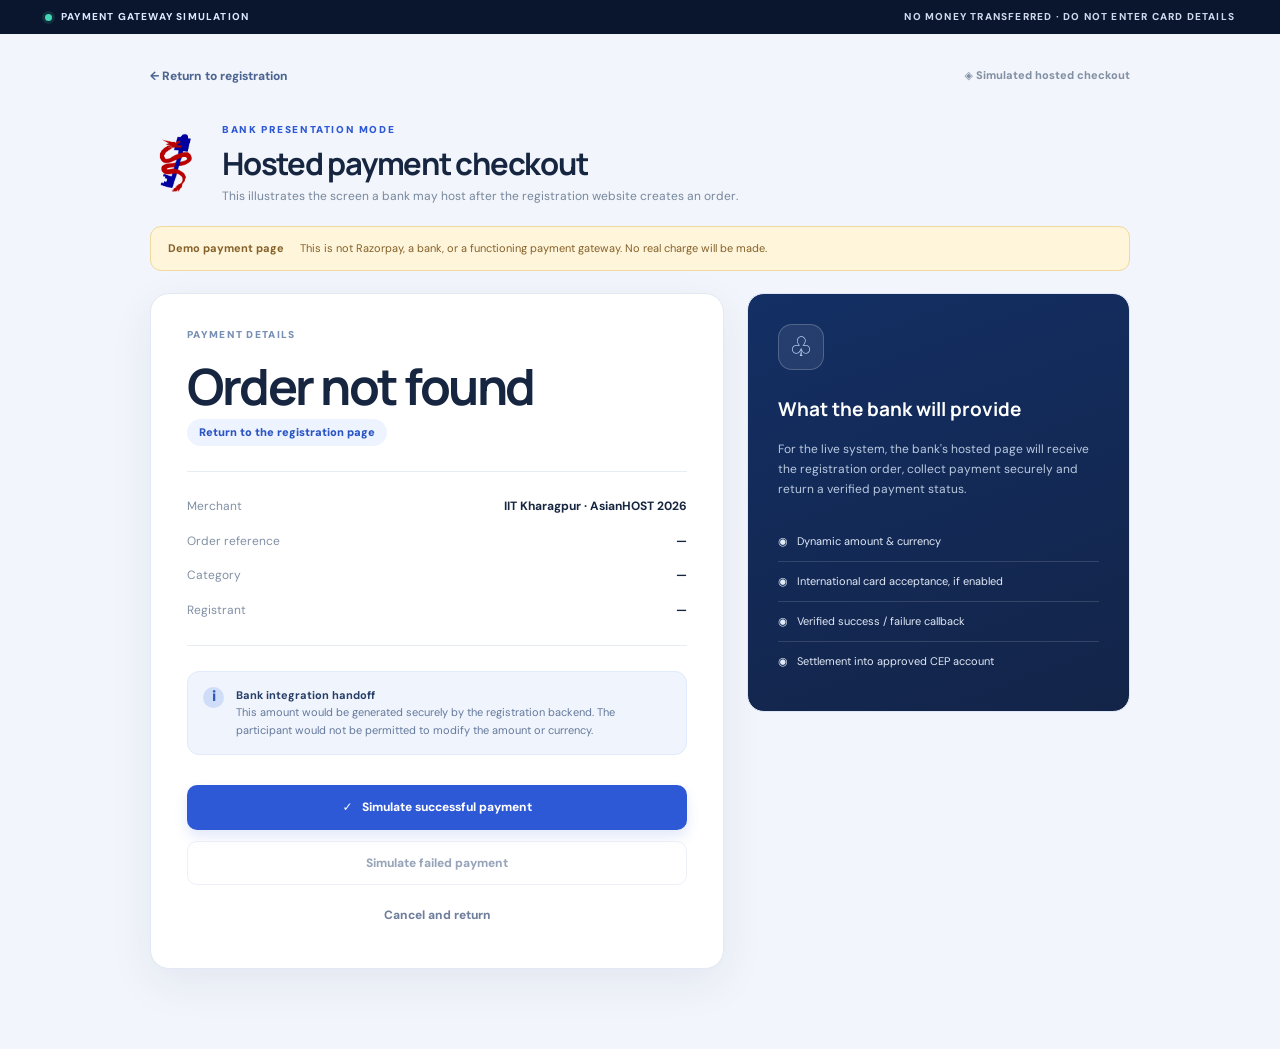
==== checkout.html @ 72132739 "Add files via upload" ====
<!doctype html><html lang="en"><head><meta charset="utf-8"><meta name="viewport" content="width=device-width, initial-scale=1"><meta name="theme-color" content="#0d1f41"><title>Demo Hosted Checkout | AsianHOST 2026</title><link rel="icon" type="image/png" href="assets/asianhost-logo.png"><link rel="stylesheet" href="styles.css"><script defer src="checkout.js"></script></head><body class="checkout-body"><div class="top-ribbon"><span class="top-ribbon__left"><span class="pulse"></span> PAYMENT GATEWAY SIMULATION</span><span>NO MONEY TRANSFERRED · DO NOT ENTER CARD DETAILS</span></div><div class="checkout-header"><a href="index.html" class="back-link">← Return to registration</a><span class="checkout-secure">◈ Simulated hosted checkout</span></div><main class="checkout-wrap"><div class="checkout-intro"><img src="assets/asianhost-logo.png" alt="AsianHOST logo"><div><div class="section-tag">BANK PRESENTATION MODE</div><h1>Hosted payment checkout</h1><p>This illustrates the screen a bank may host after the registration website creates an order.</p></div></div><div class="demo-banner"><strong>Demo payment page</strong><span>This is not Razorpay, a bank, or a functioning payment gateway. No real charge will be made.</span></div><div class="checkout-grid"><div class="checkout-panel"><div class="panel-label">PAYMENT DETAILS</div><h2 id="checkout-amount">—</h2><div class="currency-tag" id="checkout-currency">—</div><div class="checkout-divider"></div><div class="checkout-row"><span>Merchant</span><strong>IIT Kharagpur · AsianHOST 2026</strong></div><div class="checkout-row"><span>Order reference</span><strong id="checkout-order">—</strong></div><div class="checkout-row"><span>Category</span><strong id="checkout-category">—</strong></div><div class="checkout-row"><span>Registrant</span><strong id="checkout-registrant">—</strong></div><div class="checkout-divider"></div><div class="bank-note"><span class="bank-note-icon">i</span><p><strong>Bank integration handoff</strong><br>This amount would be generated securely by the registration backend. The participant would not be permitted to modify the amount or currency.</p></div><div class="checkout-actions"><button id="simulate-success" class="btn btn-primary btn-full">✓ &nbsp; Simulate successful payment</button><button id="simulate-failure" class="btn btn-outline btn-full">Simulate failed payment</button><button id="simulate-cancel" class="quiet-btn">Cancel and return</button></div></div><aside class="checkout-context"><div class="context-icon">♧</div><h3>What the bank will provide</h3><p>For the live system, the bank's hosted page will receive the registration order, collect payment securely and return a verified payment status.</p><div class="context-item">◉ &nbsp; Dynamic amount & currency</div><div class="context-item">◉ &nbsp; International card acceptance, if enabled</div><div class="context-item">◉ &nbsp; Verified success / failure callback</div><div class="context-item">◉ &nbsp; Settlement into approved CEP account</div></aside></div></main><div id="toast" class="toast" role="status" aria-live="polite"></div></body></html>
---- styles.css ----
@import url('https://fonts.googleapis.com/css2?family=DM+Sans:wght@400;500;600;700;800&family=Manrope:wght@400;500;600;700;800&display=swap');
:root{--navy:#10254c;--ink:#172640;--muted:#69788d;--line:#e3e9f2;--page:#f5f7fb;--blue:#2d58d6;--blue-d:#1c44b8;--gold:#d6ad59;--mint:#13ae9c;--shadow:0 14px 45px rgba(23,46,92,.07);--radius:18px}
*{box-sizing:border-box}html{scroll-behavior:smooth}body{margin:0;color:var(--ink);background:var(--page);font:15px/1.55 'DM Sans',system-ui,sans-serif}h1,h2,h3,p{margin-top:0}h1,h2,h3{font-family:Manrope,'DM Sans',sans-serif;line-height:1.27}button,input,select{font:inherit}button{cursor:pointer}button:disabled{cursor:not-allowed;opacity:.5}a{color:inherit}input,select{accent-color:var(--blue)}.hidden{display:none!important}.shell{width:min(1190px,calc(100% - 64px));margin:auto}.top-ribbon{height:34px;display:flex;justify-content:space-between;align-items:center;background:#09162e;color:#ced8ed;padding:0 max(32px,calc((100% - 1190px)/2));font-size:10px;font-weight:800;letter-spacing:.12em}.top-ribbon__left{display:flex;gap:9px;align-items:center;color:#dbe8ff}.pulse{width:7px;height:7px;background:#45d7b4;border-radius:100%;box-shadow:0 0 0 3px rgba(69,215,180,.13)}.site-header{background:#fff;border-bottom:1px solid var(--line);position:relative;z-index:2}.header-content{height:85px;display:flex;align-items:center;justify-content:space-between;gap:26px}.brand{text-decoration:none;display:flex;align-items:center;gap:15px;min-width:310px}.brand-logos{display:flex;align-items:center;gap:12px}.brand-logos img{width:44px;height:44px;object-fit:contain}.brand-logos .brand-asianhost{width:32px;height:46px}.brand-bar{height:31px;width:1px;background:#ced5e2}.brand-text{display:flex;flex-direction:column}.brand-text strong{font-family:Manrope;font-size:21px;letter-spacing:-.06em;color:#122344}.brand-text strong span{color:var(--blue)}.brand-text small{color:#778399;font-size:9px;max-width:240px;line-height:1.4}.nav-links{display:flex;height:100%;align-items:center;gap:6px}.nav-link{border:0;background:transparent;color:#526077;white-space:nowrap;padding:14px 17px;border-radius:10px;font-size:13px;font-weight:800}.nav-link:hover,.nav-link.active{background:#eef3ff;color:var(--blue)}.external-link{white-space:nowrap;text-decoration:none;font-size:12px;font-weight:800;color:#2c4e9a;border:1px solid #dbe5f7;padding:11px 16px;border-radius:9px}.external-link:hover{background:#f2f6ff}.hero{color:#fff;position:relative;overflow:hidden;background:radial-gradient(circle at 88% 70%,#295bc6 0%,transparent 37%),linear-gradient(110deg,#10264f,#10254e 65%,#163877)}.hero::before{content:'';position:absolute;inset:0;opacity:.32;background-image:linear-gradient(0deg,transparent 94%,#4970bc 95%,transparent 96%),linear-gradient(90deg,transparent 94%,#4970bc 95%,transparent 96%);background-size:64px 64px;mask-image:linear-gradient(90deg,transparent 22%,black)}.hero-grid{display:grid;grid-template-columns:1.04fr .96fr;gap:60px;position:relative;min-height:318px;align-items:center;padding-top:39px;padding-bottom:42px}.hero-left{max-width:650px}.eyebrow{font-size:10px;letter-spacing:.13em;color:#d8e2fc;font-weight:800;display:flex;align-items:center;gap:10px;margin-bottom:17px}.eyebrow-line{height:2px;width:25px;background:var(--gold)}.hero h1{font-size:clamp(31px,3.5vw,45px);font-weight:800;letter-spacing:-.047em;margin-bottom:12px}.hero h1 span{color:#e5bc65}.hero p{color:#d0dff7;max-width:560px;line-height:1.7;font-size:14px;margin-bottom:23px}.event-metadata{display:flex;gap:16px;flex-wrap:wrap;font-size:12px;font-weight:700;color:#e9edf8}.event-metadata span{background:#ffffff11;border:1px solid #ffffff2a;border-radius:40px;padding:9px 13px}.hero-visual{position:relative;padding:8px 25px 8px 0}.orbit{position:absolute;border:1px solid #ffffff17;border-radius:100%;height:420px;width:420px;left:15%;top:-40px}.orbit-b{height:300px;width:300px;top:30px;left:28%;background:#ffffff05}.workflow-card{position:relative;margin:auto;background:#fff;color:#213357;width:min(415px,100%);min-height:69px;padding:13px 18px;display:flex;gap:15px;align-items:center;border:1px solid #ced7ec;border-radius:14px;box-shadow:0 8px 35px #020d291b}.workflow-card>div:nth-child(2){display:flex;flex-direction:column;flex:1}.workflow-card strong{font-size:12px;font-weight:800}.workflow-card small{font-size:10px;color:#70809d;margin-top:2px}.workflow-card>span{color:#16a389;font-size:19px}.workflow-card.highlight{background:#e8efff;border-color:#c7d7ff;transform:translateX(15px)}.workflow-card.highlight>span{color:#2d58d6}.workflow-icon{background:#eaf0fc;border-radius:11px;width:38px;height:38px;display:flex;justify-content:center;align-items:center;font-size:12px;font-weight:900;color:#365fc8}.flow-connector{text-align:center;height:20px;line-height:19px;font-size:18px;color:#a5c3ff}.main-area{padding-top:46px;padding-bottom:68px}.section-lead{display:flex;justify-content:space-between;align-items:end;gap:30px;margin-bottom:26px}.section-tag{font-size:10px;letter-spacing:.16em;font-weight:900;color:var(--blue);margin-bottom:7px}.section-lead h2{font-size:29px;margin-bottom:5px;letter-spacing:-.04em}.section-lead p{color:var(--muted);margin-bottom:0;font-size:13px}.secure-mark{white-space:nowrap;color:#7383a0;font-size:11px;font-weight:800}.stepper{background:#fff;border:1px solid var(--line);border-radius:16px;padding:20px 27px;display:flex;align-items:center;margin-bottom:24px;gap:10px}.step{display:flex;align-items:center;gap:10px;min-width:0;flex:1}.step>span{display:flex;width:35px;height:35px;border:2px solid #d9e1ed;border-radius:50%;align-items:center;justify-content:center;font-size:13px;font-weight:900;color:#8d9ab0;flex:none}.step.active>span{background:var(--blue);color:#fff;border-color:var(--blue)}.step.done>span{background:#e3f8f2;color:#149b81;border-color:#b7ebdf}.step>div{min-width:0}.step strong,.step small{display:block;white-space:nowrap}.step strong{font-size:12px}.step small{font-size:10px;color:#96a1b1}.step-line{height:1px;background:#dce3ee;flex:.25}.form-layout{display:grid;grid-template-columns:minmax(0,1fr) 325px;gap:23px;align-items:start}.form-card{background:#fff;border:1px solid #e2e8f1;border-radius:var(--radius);box-shadow:var(--shadow);padding:30px}.card-heading{display:flex;align-items:flex-start;gap:13px;margin-bottom:27px}.card-heading h3{font-size:19px;letter-spacing:-.025em;margin-bottom:4px}.card-heading p{font-size:12px;color:var(--muted);margin-bottom:0}.mini-number{height:35px;min-width:35px;border-radius:10px;display:flex;align-items:center;justify-content:center;background:#eaf0ff;color:#2d58d6;font-weight:900;font-size:13px}.purpose-grid{display:grid;grid-template-columns:repeat(3,1fr);gap:11px}.purpose-option{border:1.5px solid #dce4f0;background:#fff;border-radius:12px;min-height:118px;text-align:left;padding:13px;display:flex;flex-direction:column;gap:4px;transition:.18s ease}.purpose-option:hover{border-color:#9eb3ea;transform:translateY(-1px)}.purpose-option.selected{border-color:#3664e3;background:#f4f7ff;box-shadow:0 0 0 3px #3664e30d}.purpose-option strong{font-size:12px}.purpose-option small{font-size:10px;color:#8794a7;line-height:1.3}.purpose-icon{font-size:18px;color:var(--blue)}.nested-section{background:#f8faff;border:1px solid #e5eaf3;padding:17px;border-radius:12px;margin-top:21px}.nested-section>label:not(.checkbox-line){display:block;font-size:12px;font-weight:800;color:#2b3952;margin-bottom:9px}.nested-section input:not([type=checkbox]),.nested-section select{width:100%;border:1px solid #d4deee;border-radius:9px;padding:11px 12px;background:white;outline:0;font-size:13px;color:#293957}.nested-section input:focus,.nested-section select:focus,.input-group input:focus,.input-group select:focus{border-color:#4870d5;box-shadow:0 0 0 3px #4870d516}.checkbox-line{display:flex;gap:11px;align-items:flex-start;cursor:pointer}.checkbox-line input{margin-top:5px;width:17px;height:17px;flex:none}.checkbox-line span{display:flex;flex-direction:column;gap:4px}.checkbox-line strong{font-size:12px;line-height:1.45}.checkbox-line small{font-size:11px;line-height:1.5;color:#73829a}.coverage-card{padding-top:17px}.paper-detail{background:#fff;border:1px solid #dee7f7;border-radius:10px;padding:13px;margin-top:10px}.paper-detail strong{display:block;color:#23395e;font-size:12px}.paper-detail p{font-size:11px;color:#71819c;margin:6px 0 0}.subheading-row{display:flex;justify-content:space-between;align-items:center;gap:12px;margin-top:27px;margin-bottom:14px}.subheading-row h3{font-size:17px;margin-bottom:3px}.subheading-row p{color:var(--muted);font-size:11px;margin:0}.fee-note{font-size:10px;white-space:nowrap;border:1px solid #e3eaf7;border-radius:30px;padding:5px 9px;color:#60749a}.tier-row{background:#f8faff;border:1px solid #e7ebf5;border-radius:10px;padding:12px 14px;display:flex;align-items:center;justify-content:space-between;gap:15px;margin-bottom:15px}.tier-row>div:first-child{display:flex;flex-direction:column}.tier-row strong{font-size:12px}.tier-row span{font-size:10px;color:#7a8ca5}.tier-toggle{display:flex;background:#e9eef9;padding:4px;border-radius:8px;flex:none}.tier-toggle button{border:0;background:transparent;border-radius:6px;padding:7px 12px;font-size:11px;color:#667999;font-weight:800}.tier-toggle button.active{background:white;color:#234cbc;box-shadow:0 2px 6px #101e4014}.fee-grid{display:grid;grid-template-columns:repeat(2,minmax(0,1fr));gap:11px}.fee-option{display:flex;align-items:center;justify-content:space-between;gap:8px;min-width:0;text-align:left;border:1.5px solid #e0e7f1;background:white;border-radius:12px;padding:14px 13px;transition:.15s ease}.fee-option:hover{border-color:#9ab1e8}.fee-option.selected{border-color:var(--blue);background:#f3f7ff}.fee-option .fee-name{display:flex;flex-direction:column;gap:3px;min-width:0}.fee-option strong{font-size:11px;color:#273851;line-height:1.35}.fee-option small{font-size:10px;color:#8793a6}.fee-option .price{font-family:Manrope;font-size:18px;font-weight:900;color:#193c94;white-space:nowrap}.notice-inline{background:#fff8e9;color:#765629;border:1px solid #f2dfb5;border-radius:11px;padding:12px 14px;font-size:11px;line-height:1.55;margin-top:15px}.notice-inline.info{background:#eff5ff;color:#49658f;border-color:#d8e4fb}.form-actions{display:flex;align-items:center;justify-content:space-between;gap:16px;padding-top:26px;margin-top:22px;border-top:1px solid #eef1f6}.helper-text{color:#93a0af;font-size:11px}.btn{padding:12px 20px;display:inline-flex;align-items:center;justify-content:center;gap:13px;border-radius:10px;text-decoration:none;font-size:12px;font-weight:800;transition:.16s ease;border:1px solid transparent}.btn span{font-size:16px}.btn-primary{color:#fff;background:var(--blue);box-shadow:0 7px 13px #2d58d622}.btn-primary:hover:not(:disabled){background:var(--blue-d);transform:translateY(-1px)}.btn-outline{background:#fff;color:#334c76;border-color:#dce4ee}.btn-outline:hover:not(:disabled){background:#f2f6ff}.btn-full{width:100%}.btn-small{padding:9px 14px}.summary-card{background:linear-gradient(155deg,#152f65,#0f234b 80%);color:#fff;border-radius:17px;padding:25px;box-shadow:0 22px 40px #132a5c24;position:sticky;top:20px}.summary-top{display:flex;align-items:center;justify-content:space-between;margin-bottom:22px}.summary-chip{font-size:10px;color:#e7d0a0;letter-spacing:.11em;font-weight:900}.summary-coin{font-size:28px;color:#6f97ed}.summary-card>p{font-size:12px;color:#c6d4eb;margin:0 0 3px}.summary-amount{font-family:Manrope;font-size:43px;letter-spacing:-.05em;font-weight:900}.summary-currency{font-size:11px;color:#b7c8e7}.summary-separator{height:1px;background:#ffffff26;margin:24px 0}.summary-pair{display:flex;justify-content:space-between;align-items:baseline;gap:11px;margin:15px 0}.summary-pair span{font-size:11px;color:#a9bddb}.summary-pair strong{font-size:11px;max-width:145px;text-align:right;line-height:1.3}.summary-footnote{display:flex;gap:11px;border:1px solid #8eaaf22d;border-radius:11px;background:#8eaaf210;margin-top:28px;padding:13px;color:#c4d4ed;font-size:10px;line-height:1.5}.summary-lock{font-size:19px;color:#91bee7}.aside-note{border:1px solid #e4eaf3;background:#fff;border-radius:13px;padding:18px;margin-top:16px}.aside-note strong{font-size:12px}.aside-note p{font-size:11px;color:#7f8ea3;margin:7px 0 0;line-height:1.65}.aside-links{display:flex;gap:12px;flex-wrap:wrap;margin-top:19px}.aside-links a{font-size:11px;font-weight:800;text-decoration:none;color:#4870c7}.aside-links a:hover{text-decoration:underline}.form-fields{display:grid;grid-template-columns:repeat(2,minmax(0,1fr));gap:17px}.input-group label{display:block;font-size:12px;font-weight:800;margin-bottom:7px;color:#263851}.input-group input,.input-group select{width:100%;border:1px solid #d6e0ec;border-radius:9px;padding:11px 12px;min-height:44px;background:#fff;outline:0;color:#22324d;font-size:13px}.required{color:#d04444}.optional{color:#8896aa;font-weight:500;font-size:10px}.field-help{color:#8694a8;font-size:10px;line-height:1.4;margin:8px 0 0}.mt-12{margin-top:12px}.mt-16{margin-top:16px}.terms{margin-top:21px}.review-group{border:1px solid #e2e9f2;border-radius:12px;margin-top:12px;overflow:hidden}.review-title{font-size:11px;font-weight:900;letter-spacing:.07em;background:#f5f8fd;color:#416099;padding:10px 14px}.review-row{padding:10px 14px;border-bottom:1px solid #edf1f6;display:flex;justify-content:space-between;gap:24px;font-size:12px}.review-row:last-child{border:0}.review-row span{color:#7d8da5}.review-row strong{font-weight:800;text-align:right;max-width:66%;overflow-wrap:anywhere}.review-total{display:flex;justify-content:space-between;align-items:center;background:#edf4ff;border:1px solid #d7e4fb;padding:17px;border-radius:13px;margin-top:18px}.review-total small{display:block;color:#70809b;font-size:10px}.review-total strong{font-size:27px;color:#214db6;font-family:Manrope;letter-spacing:-.04em}.toast{position:fixed;bottom:25px;left:50%;transform:translate(-50%,24px);background:#14264a;color:#fff;font-size:12px;padding:12px 19px;border-radius:10px;box-shadow:0 10px 30px #11213a3b;max-width:calc(100% - 40px);pointer-events:none;opacity:0;transition:.2s;z-index:100}.toast.show{opacity:1;transform:translate(-50%,0)}.status-layout{display:grid;grid-template-columns:2fr 1fr;gap:24px;align-items:start}.status-aside{margin-top:0;padding:28px}.status-aside p{margin-bottom:20px}.status-box{border:1px solid #dce6f6;border-radius:13px;margin-top:23px;padding:19px;background:#f7faff}.status-head{display:flex;justify-content:space-between;align-items:center;gap:15px;flex-wrap:wrap}.status-head h3{font-size:16px;margin:0}.status-pill{padding:5px 10px;border-radius:30px;background:#e0f8eb;color:#16815f;font-size:11px;font-weight:800}.status-pill.failed{background:#ffece8;color:#a94835}.status-pill.pending{background:#fff4d8;color:#84621a}.status-details{margin-top:12px;font-size:12px;color:#687b96}.status-actions{display:flex;flex-wrap:wrap;gap:10px;margin-top:17px}.status-actions button{font-size:11px}.integration-cards{display:grid;grid-template-columns:repeat(3,1fr);gap:17px;margin-bottom:18px}.integration-card{padding:25px;min-height:205px}.integration-card h3{font-size:16px}.integration-card p{font-size:12px;color:#73829b}.integration-number{font-family:Manrope;color:#3767d9;font-size:24px;font-weight:900;margin-bottom:17px}.bank-checklist{max-width:100%}.bank-points{display:grid;grid-template-columns:repeat(2,1fr);gap:12px 23px}.bank-points p{display:flex;gap:13px;font-size:12px;line-height:1.5;margin:0;border-bottom:1px solid #edf1f7;padding-bottom:14px}.bank-points span{color:#5275d0;font-weight:900}.site-footer{background:#101e3d;color:#fff;padding:28px 0}.footer-inner{display:flex;align-items:center;justify-content:space-between;gap:20px}.footer-brand{display:flex;flex-direction:column}.footer-brand span{font-size:18px;letter-spacing:-.025em;font-weight:900}.footer-brand span strong{color:#e2b665}.footer-brand small{font-size:10px;color:#b9c8de}.footer-right{display:flex;flex-direction:column;text-align:right;color:#c4d0e2;font-size:10px;gap:3px}.footer-right span:last-child{font-weight:900;letter-spacing:.05em;color:#e7c57b}
/* Hosted mock checkout */
.checkout-body{background:#f2f5fb;min-height:100vh}.checkout-header{max-width:1030px;margin:0 auto;padding:33px 25px 16px;display:flex;justify-content:space-between;gap:20px}.back-link{text-decoration:none;color:#4c6592;font-size:12px;font-weight:800}.back-link:hover{text-decoration:underline}.checkout-secure{font-size:11px;font-weight:800;color:#8290a4}.checkout-wrap{max-width:1030px;margin:0 auto;padding:20px 25px 80px}.checkout-intro{display:flex;align-items:center;gap:20px;margin-bottom:20px}.checkout-intro img{height:66px;width:52px;object-fit:contain}.checkout-intro h1{font-size:31px;margin:0 0 4px;letter-spacing:-.04em}.checkout-intro p{color:#77879c;font-size:12px;margin:0}.demo-banner{background:#fff5da;border:1px solid #f0d99d;border-radius:11px;padding:13px 17px;display:flex;gap:16px;align-items:center;margin-bottom:22px;font-size:11px;color:#84612a}.demo-banner strong{white-space:nowrap}.checkout-grid{display:grid;grid-template-columns:minmax(0,1.2fr) minmax(0,.8fr);gap:23px;align-items:start}.checkout-panel{background:#fff;padding:33px 36px;border:1px solid #e2e9f4;box-shadow:var(--shadow);border-radius:19px}.panel-label{font-size:10px;color:#7890b6;letter-spacing:.13em;font-weight:900;margin-bottom:12px}.checkout-panel h2{font-family:Manrope;font-size:50px;letter-spacing:-.05em;margin:0}.currency-tag{font-size:11px;font-weight:900;color:#2b55c3;border-radius:40px;background:#eef4ff;padding:5px 12px;display:inline-block;margin-top:1px}.checkout-divider{height:1px;background:#e8edf4;margin:25px 0}.checkout-row{display:flex;gap:16px;justify-content:space-between;margin:16px 0;font-size:12px}.checkout-row span{color:#8190a5}.checkout-row strong{max-width:58%;text-align:right;overflow-wrap:anywhere}.bank-note{display:flex;gap:12px;background:#f0f5fd;border:1px solid #e1eafc;border-radius:12px;padding:15px;margin-top:20px}.bank-note p{font-size:11px;margin:0;color:#64789b;line-height:1.6}.bank-note strong{color:#263d68}.bank-note-icon{background:#cfddf8;color:#315aba;border-radius:50%;width:21px;height:21px;flex:none;display:flex;align-items:center;justify-content:center;font-weight:900}.checkout-actions{margin-top:30px;display:flex;flex-direction:column;gap:11px}.quiet-btn{background:transparent;border:0;color:#6f7f9b;padding:10px;font-size:12px;font-weight:800}.quiet-btn:hover{text-decoration:underline}.checkout-context{border:1px solid #dce6f5;border-radius:17px;background:linear-gradient(160deg,#132f64,#132448);color:#fff;padding:30px;min-height:370px}.context-icon{width:46px;height:46px;border-radius:14px;border:1px solid #ffffff34;background:#ffffff14;display:flex;align-items:center;justify-content:center;font-size:27px;color:#c5dcff;margin-bottom:27px}.checkout-context h3{font-size:19px}.checkout-context p{font-size:12px;color:#b9c9df;line-height:1.65;margin-bottom:22px}.context-item{font-size:11px;color:#e1eaf7;padding:11px 0;border-bottom:1px solid #ffffff22}.context-item:last-child{border:0}
@media(max-width:1020px){.header-content{gap:10px}.nav-link{padding:10px}.external-link{display:none}.brand{min-width:0}.hero-grid{gap:25px}.form-layout{grid-template-columns:minmax(0,1fr) 285px}.summary-amount{font-size:37px}}@media(max-width:820px){.shell{width:min(690px,calc(100% - 36px))}.top-ribbon{padding:0 18px;font-size:9px}.top-ribbon span:last-child{display:none}.header-content{height:auto;padding-top:14px;padding-bottom:10px;display:flex;flex-wrap:wrap}.brand{flex:1}.nav-links{width:100%;justify-content:space-around;height:45px}.nav-link{padding:9px}.hero-grid{grid-template-columns:1fr;gap:20px;min-height:0;padding-top:34px;padding-bottom:35px}.hero-visual{display:none}.hero h1{font-size:35px}.form-layout,.status-layout{grid-template-columns:1fr}.summary-column{grid-row:1;display:grid;grid-template-columns:1fr 1fr;gap:13px}.summary-card{position:static;grid-row:span 2}.aside-note{margin-top:0}.aside-links{margin:0}.section-lead{align-items:start}.secure-mark{display:none}.integration-cards{grid-template-columns:1fr}.stepper{padding:15px}.step small{display:none}.step strong{font-size:11px}.checkout-grid{grid-template-columns:1fr}.checkout-context{min-height:0}}
@media(max-width:600px){.shell{width:calc(100% - 28px)}.brand-logos img{width:34px;height:34px}.brand-logos .brand-asianhost{width:25px;height:36px}.brand-text strong{font-size:18px}.brand-text small{font-size:8px;max-width:195px}.section-lead h2{font-size:24px}.hero h1{font-size:32px}.hero p{font-size:12px}.event-metadata{gap:7px}.event-metadata span{font-size:10px}.main-area{padding-top:32px}.form-card{padding:18px}.purpose-grid{gap:7px}.purpose-option{padding:11px;min-height:115px}.purpose-option strong{font-size:10px}.purpose-option small{font-size:9px}.stepper{padding:12px 10px;gap:5px}.step{flex:1;justify-content:center}.step>span{width:28px;height:28px;font-size:11px}.step>div{display:none}.step-line{flex:1}.fee-grid,.form-fields{grid-template-columns:1fr}.tier-row{flex-direction:column;align-items:stretch}.tier-row .tier-toggle{justify-content:center}.summary-column{display:block}.summary-card{padding:20px}.aside-note{margin-top:13px}.aside-links{margin-top:10px}.summary-amount{font-size:36px}.bank-points{grid-template-columns:1fr}.footer-inner{flex-direction:column;align-items:start}.footer-right{text-align:left}.form-actions{flex-wrap:wrap}.form-actions .btn{flex:1}.checkout-header{padding:22px 15px 6px}.checkout-wrap{padding:20px 15px 50px}.checkout-intro h1{font-size:24px}.checkout-panel{padding:24px 20px}.checkout-panel h2{font-size:40px}.demo-banner{display:block}.demo-banner strong{display:block;margin-bottom:4px}}
/* Ensure the demo pay action is always visually prominent in screenshots and live demos. */
.checkout-actions #simulate-success{background-color:#2d58d6!important;color:#ffffff!important;opacity:1!important;transition:none!important}
.checkout-actions #simulate-success:hover{background-color:#1c44b8!important}
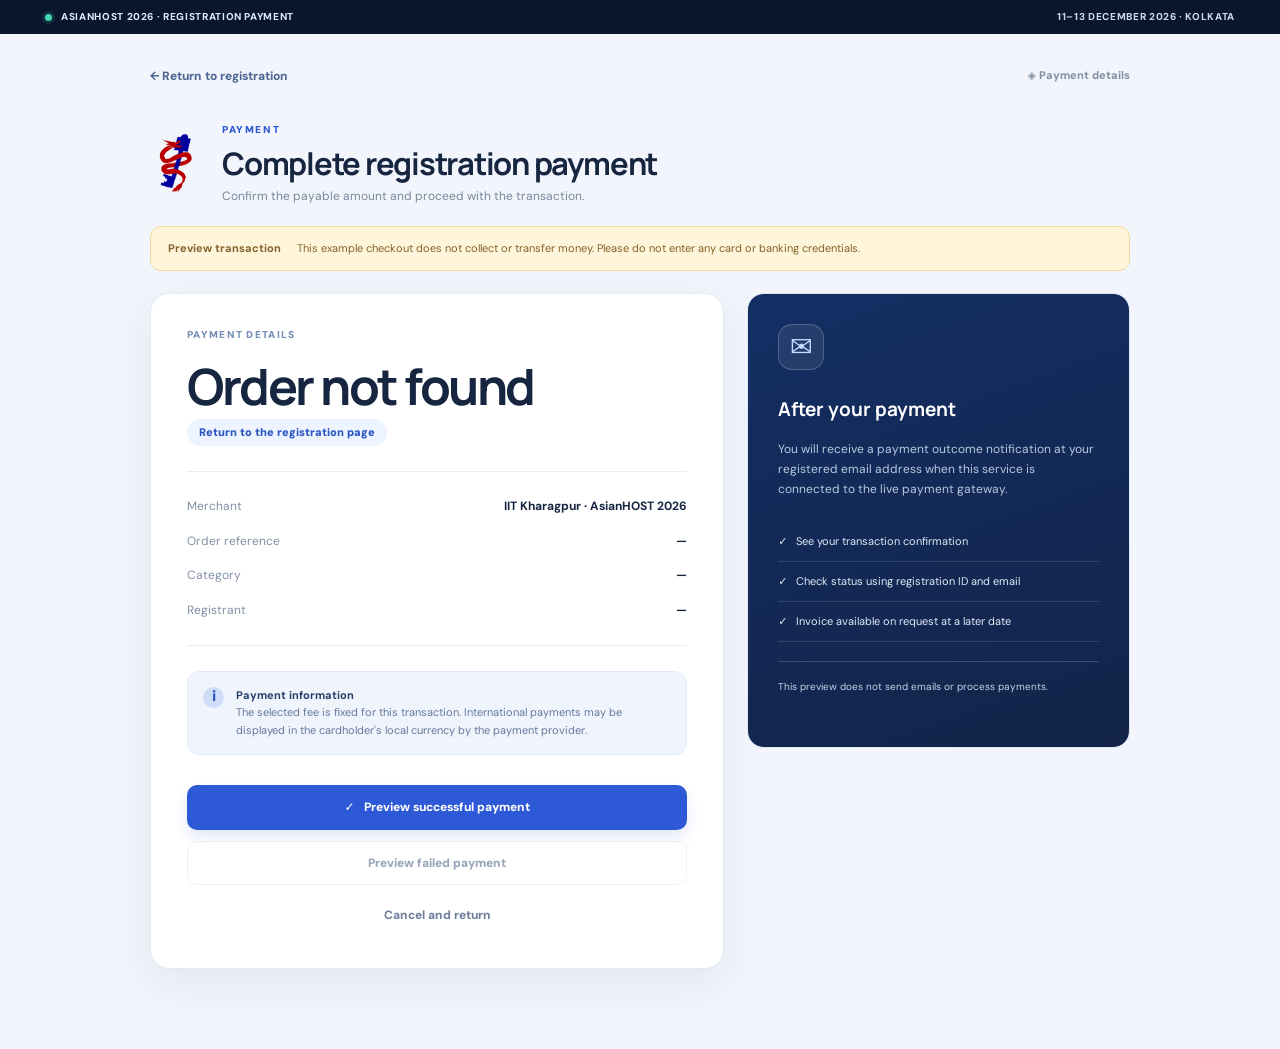
==== commit 2e5e4221: "Add files via upload" ====
--- a/checkout.html
+++ b/checkout.html
@@ -1 +1 @@
-<!doctype html><html lang="en"><head><meta charset="utf-8"><meta name="viewport" content="width=device-width, initial-scale=1"><meta name="theme-color" content="#0d1f41"><title>Demo Hosted Checkout | AsianHOST 2026</title><link rel="icon" type="image/png" href="assets/asianhost-logo.png"><link rel="stylesheet" href="styles.css"><script defer src="checkout.js"></script></head><body class="checkout-body"><div class="top-ribbon"><span class="top-ribbon__left"><span class="pulse"></span> PAYMENT GATEWAY SIMULATION</span><span>NO MONEY TRANSFERRED · DO NOT ENTER CARD DETAILS</span></div><div class="checkout-header"><a href="index.html" class="back-link">← Return to registration</a><span class="checkout-secure">◈ Simulated hosted checkout</span></div><main class="checkout-wrap"><div class="checkout-intro"><img src="assets/asianhost-logo.png" alt="AsianHOST logo"><div><div class="section-tag">BANK PRESENTATION MODE</div><h1>Hosted payment checkout</h1><p>This illustrates the screen a bank may host after the registration website creates an order.</p></div></div><div class="demo-banner"><strong>Demo payment page</strong><span>This is not Razorpay, a bank, or a functioning payment gateway. No real charge will be made.</span></div><div class="checkout-grid"><div class="checkout-panel"><div class="panel-label">PAYMENT DETAILS</div><h2 id="checkout-amount">—</h2><div class="currency-tag" id="checkout-currency">—</div><div class="checkout-divider"></div><div class="checkout-row"><span>Merchant</span><strong>IIT Kharagpur · AsianHOST 2026</strong></div><div class="checkout-row"><span>Order reference</span><strong id="checkout-order">—</strong></div><div class="checkout-row"><span>Category</span><strong id="checkout-category">—</strong></div><div class="checkout-row"><span>Registrant</span><strong id="checkout-registrant">—</strong></div><div class="checkout-divider"></div><div class="bank-note"><span class="bank-note-icon">i</span><p><strong>Bank integration handoff</strong><br>This amount would be generated securely by the registration backend. The participant would not be permitted to modify the amount or currency.</p></div><div class="checkout-actions"><button id="simulate-success" class="btn btn-primary btn-full">✓ &nbsp; Simulate successful payment</button><button id="simulate-failure" class="btn btn-outline btn-full">Simulate failed payment</button><button id="simulate-cancel" class="quiet-btn">Cancel and return</button></div></div><aside class="checkout-context"><div class="context-icon">♧</div><h3>What the bank will provide</h3><p>For the live system, the bank's hosted page will receive the registration order, collect payment securely and return a verified payment status.</p><div class="context-item">◉ &nbsp; Dynamic amount & currency</div><div class="context-item">◉ &nbsp; International card acceptance, if enabled</div><div class="context-item">◉ &nbsp; Verified success / failure callback</div><div class="context-item">◉ &nbsp; Settlement into approved CEP account</div></aside></div></main><div id="toast" class="toast" role="status" aria-live="polite"></div></body></html>
+<!doctype html><html lang="en"><head><meta charset="utf-8"><meta name="viewport" content="width=device-width, initial-scale=1"><meta name="theme-color" content="#0d1f41"><title>Registration Payment | AsianHOST 2026</title><link rel="icon" type="image/png" href="assets/asianhost-logo.png"><link rel="stylesheet" href="styles.css"><script defer src="checkout.js"></script></head><body class="checkout-body"><div class="top-ribbon"><span class="top-ribbon__left"><span class="pulse"></span> ASIANHOST 2026 · REGISTRATION PAYMENT</span><span>11–13 DECEMBER 2026 · KOLKATA</span></div><div class="checkout-header"><a href="index.html" class="back-link">← Return to registration</a><span class="checkout-secure">◈ Payment details</span></div><main class="checkout-wrap"><div class="checkout-intro"><img src="assets/asianhost-logo.png" alt="AsianHOST logo"><div><div class="section-tag">PAYMENT</div><h1>Complete registration payment</h1><p>Confirm the payable amount and proceed with the transaction.</p></div></div><div class="demo-banner"><strong>Preview transaction</strong><span>This example checkout does not collect or transfer money. Please do not enter any card or banking credentials.</span></div><div class="checkout-grid"><div class="checkout-panel"><div class="panel-label">PAYMENT DETAILS</div><h2 id="checkout-amount">—</h2><div class="currency-tag" id="checkout-currency">—</div><div class="checkout-divider"></div><div class="checkout-row"><span>Merchant</span><strong>IIT Kharagpur · AsianHOST 2026</strong></div><div class="checkout-row"><span>Order reference</span><strong id="checkout-order">—</strong></div><div class="checkout-row"><span>Category</span><strong id="checkout-category">—</strong></div><div class="checkout-row"><span>Registrant</span><strong id="checkout-registrant">—</strong></div><div class="checkout-divider"></div><div class="bank-note"><span class="bank-note-icon">i</span><p><strong>Payment information</strong><br>The selected fee is fixed for this transaction. International payments may be displayed in the cardholder's local currency by the payment provider.</p></div><div class="checkout-actions"><button id="simulate-success" class="btn btn-primary btn-full">✓ &nbsp; Preview successful payment</button><button id="simulate-failure" class="btn btn-outline btn-full">Preview failed payment</button><button id="simulate-cancel" class="quiet-btn">Cancel and return</button></div></div><aside class="checkout-context"><div class="context-icon">✉</div><h3>After your payment</h3><p>You will receive a payment outcome notification at your registered email address when this service is connected to the live payment gateway.</p><div class="context-item">✓ &nbsp; See your transaction confirmation</div><div class="context-item">✓ &nbsp; Check status using registration ID and email</div><div class="context-item">✓ &nbsp; Invoice available on request at a later date</div><p class="checkout-preview-note">This preview does not send emails or process payments.</p></aside></div></main><div id="toast" class="toast" role="status" aria-live="polite"></div></body></html>
--- a/styles.css
+++ b/styles.css
@@ -8,3 +8,64 @@
 /* Ensure the demo pay action is always visually prominent in screenshots and live demos. */
 .checkout-actions #simulate-success{background-color:#2d58d6!important;color:#ffffff!important;opacity:1!important;transition:none!important}
 .checkout-actions #simulate-success:hover{background-color:#1c44b8!important}
+
+/* AsianHOST 2026 — participant-facing registration experience */
+.top-ribbon{letter-spacing:.065em}
+.conference-feature{min-height:280px;display:flex;align-items:center;justify-content:center;isolation:isolate}
+.feature-orbit{position:absolute;border:1px solid rgba(180,207,255,.18);border-radius:100%;pointer-events:none;z-index:-1}
+.feature-orbit-one{height:380px;width:380px;left:7%;top:-65px}
+.feature-orbit-two{height:255px;width:255px;left:24%;top:0}
+.feature-panel{position:relative;background:linear-gradient(140deg,rgba(9,29,68,.93),rgba(31,72,142,.92));box-shadow:0 26px 60px rgba(1,10,34,.28);border:1px solid rgba(209,223,255,.3);border-radius:23px;width:min(440px,100%);padding:28px 31px 26px;overflow:hidden}
+.feature-panel::after{content:'';position:absolute;width:230px;height:230px;border:1px solid rgba(255,255,255,.11);border-radius:50%;right:-115px;bottom:-145px;box-shadow:0 0 0 38px rgba(255,255,255,.025),0 0 0 78px rgba(255,255,255,.022)}
+.feature-panel-top{display:flex;justify-content:space-between;align-items:center;font-size:10px;letter-spacing:.15em;font-weight:800;color:#d7e5ff}
+.feature-panel-top img{height:53px;width:45px;object-fit:contain;filter:drop-shadow(0 2px 8px rgba(0,0,0,.3))}
+.feature-panel-title{font-family:Manrope,'DM Sans',sans-serif;font-size:32px;font-weight:900;letter-spacing:-.07em;color:#fff;margin-top:8px;white-space:nowrap}
+.feature-panel-title span{color:#eac477}.feature-panel-title em{font-style:normal;font-size:20px;letter-spacing:0;color:#aec9ff}
+.feature-panel-divider{width:65px;height:3px;background:#eac477;border-radius:5px;margin:17px 0 15px}
+.feature-panel p{font-size:11px;font-weight:700;letter-spacing:.13em;line-height:1.75;color:#d9e7ff;margin-bottom:22px}
+.feature-panel-bottom{display:flex;gap:18px;border-top:1px solid rgba(255,255,255,.17);padding-top:18px}
+.feature-panel-bottom span{display:flex;flex-direction:column;gap:4px;min-width:85px}
+.feature-panel-bottom strong{font-size:18px;letter-spacing:.01em;color:#fff}
+.feature-panel-bottom small{font-size:10px;font-weight:800;letter-spacing:.13em;color:#a8c1ef}
+.feature-circuit{position:absolute;background:#f1c56c;border-radius:50%;width:8px;height:8px;box-shadow:0 0 0 9px rgba(241,197,108,.12)}
+.circuit-one{top:20px;right:0}.circuit-two{bottom:20px;left:12px;width:5px;height:5px}
+.preview-disclosure{font-size:11px;line-height:1.5;color:#7a879b;margin-top:14px;padding:12px 14px;border-radius:9px;background:#f4f6fa;border-left:3px solid #a7b8d8}
+.sample-lookups{margin-top:24px;padding-top:18px;border-top:1px solid #dfe6f1}
+.sample-lookups h4{font-family:Manrope,sans-serif;font-size:14px;color:#1c355c;margin:0 0 4px}
+.sample-lookups > small{display:block;font-size:10px;color:#8b97aa;line-height:1.6;margin-top:11px}
+.sample-records{display:grid;gap:8px;margin-top:14px}
+.sample-record{display:flex;align-items:center;flex-wrap:wrap;text-align:left;gap:4px 8px;border:1px solid #dce5f2;background:#fff;border-radius:10px;padding:12px;transition:background .2s,border-color .2s}
+.sample-record:hover{background:#f1f6ff;border-color:#b5c8e8}
+.sample-record strong{font-size:11px;color:#264271;width:100%;font-family:Manrope,sans-serif}
+.sample-record small{font-size:10px;color:#697c97;flex:1;overflow-wrap:anywhere}
+.sample-record .status-pill{font-size:9px;padding:3px 8px}
+.status-message{color:#526b8f;margin:14px 0;font-size:13px}
+.status-meta-row{border-bottom:1px solid #e0e9f5;display:flex;gap:12px;align-items:start;justify-content:space-between;padding:10px 0;font-size:12px}
+.status-meta-row span{color:#75869e}.status-meta-row strong{text-align:right;overflow-wrap:anywhere;max-width:67%;color:#223b5e}
+.status-invoice{color:#506b90;font-size:11px;margin:18px 0 2px}
+.confirmation-wrap{max-width:775px;margin:0 auto;padding:5px 0 45px}
+.confirmation-card{background:#fff;border:1px solid #e1e7f1;border-radius:24px;box-shadow:0 20px 55px rgba(23,46,92,.08);padding:44px 52px;text-align:center}
+.confirmation-icon{width:80px;height:80px;border-radius:50%;font-size:42px;font-weight:800;display:flex;align-items:center;justify-content:center;margin:0 auto 20px}
+.confirmation-icon.paid{background:#e8f9f0;border:3px solid #b9ecd0;color:#14885c}
+.confirmation-icon.failed{background:#fff0ec;border:3px solid #ffd1c7;color:#b84131}
+.confirmation-icon.pending{background:#fff6dc;border:3px solid #ffebb9;color:#947120}
+.confirmation-card .section-tag{margin:0 auto 11px;display:inline-flex}
+.confirmation-card h2{font-family:Manrope;font-size:32px;letter-spacing:-.035em;color:#1c2f50;margin:0 0 13px}
+.confirmation-description{max-width:510px;margin:0 auto 25px;color:#5d718c;font-size:14px;line-height:1.7}
+.confirmation-reference{border-radius:13px;background:#f2f6fe;padding:17px;border:1px solid #e2eaf8;margin-bottom:20px;display:flex;align-items:center;flex-direction:column;gap:4px}
+.confirmation-reference small{color:#7a90b1;font-size:10px;font-weight:800;letter-spacing:.08em}
+.confirmation-reference strong{font-size:19px;font-family:Manrope;color:#1c438d;overflow-wrap:anywhere}
+.confirmation-breakdown{border:1px solid #e4ebf4;border-radius:14px;text-align:left;overflow:hidden}
+.confirmation-breakdown > div{display:flex;justify-content:space-between;align-items:start;gap:15px;border-bottom:1px solid #e4ebf4;padding:13px 17px;font-size:12px}
+.confirmation-breakdown > div:last-child{border:0}.confirmation-breakdown span{color:#7d8ba0}
+.confirmation-breakdown strong{max-width:65%;overflow-wrap:anywhere;text-align:right;color:#2a3d5b}
+.confirmation-email{display:flex;align-items:center;gap:14px;text-align:left;margin-top:19px;padding:15px;border-radius:12px;background:#eef5ff;border:1px solid #d9e7fa}
+.confirmation-email span{width:38px;height:38px;flex:none;border-radius:11px;background:#d8e6fd;color:#3062b8;display:grid;place-items:center;font-size:22px}
+.confirmation-email p{font-size:12px;color:#476587;line-height:1.6;margin:0}
+.confirmation-invoice{font-size:12px;color:#6c7d95;margin:19px 0}
+.confirmation-actions{display:flex;justify-content:center;flex-wrap:wrap;gap:10px;margin:20px 0}
+.confirmation-actions .btn{text-decoration:none;display:inline-flex;align-items:center;justify-content:center}
+.confirmation-card .preview-disclosure{text-align:left;margin:28px 0 0}
+.checkout-preview-note{font-size:10px!important;color:#c5d4e9!important;border-top:1px solid rgba(255,255,255,.17);padding-top:17px;margin-top:19px}
+@media(max-width:820px){.conference-feature{display:flex;min-height:275px}.hero-grid{gap:10px}.feature-panel{margin:auto}.confirmation-card{padding:35px 30px}}
+@media(max-width:600px){.conference-feature{min-height:250px}.feature-panel{padding:22px}.feature-panel-title{font-size:26px}.feature-panel-title em{font-size:15px}.feature-panel p{font-size:10px}.confirmation-card{padding:28px 18px}.confirmation-card h2{font-size:25px}.confirmation-reference strong{font-size:16px}.status-meta-row{flex-direction:column;gap:2px}.status-meta-row strong{text-align:left;max-width:100%}}
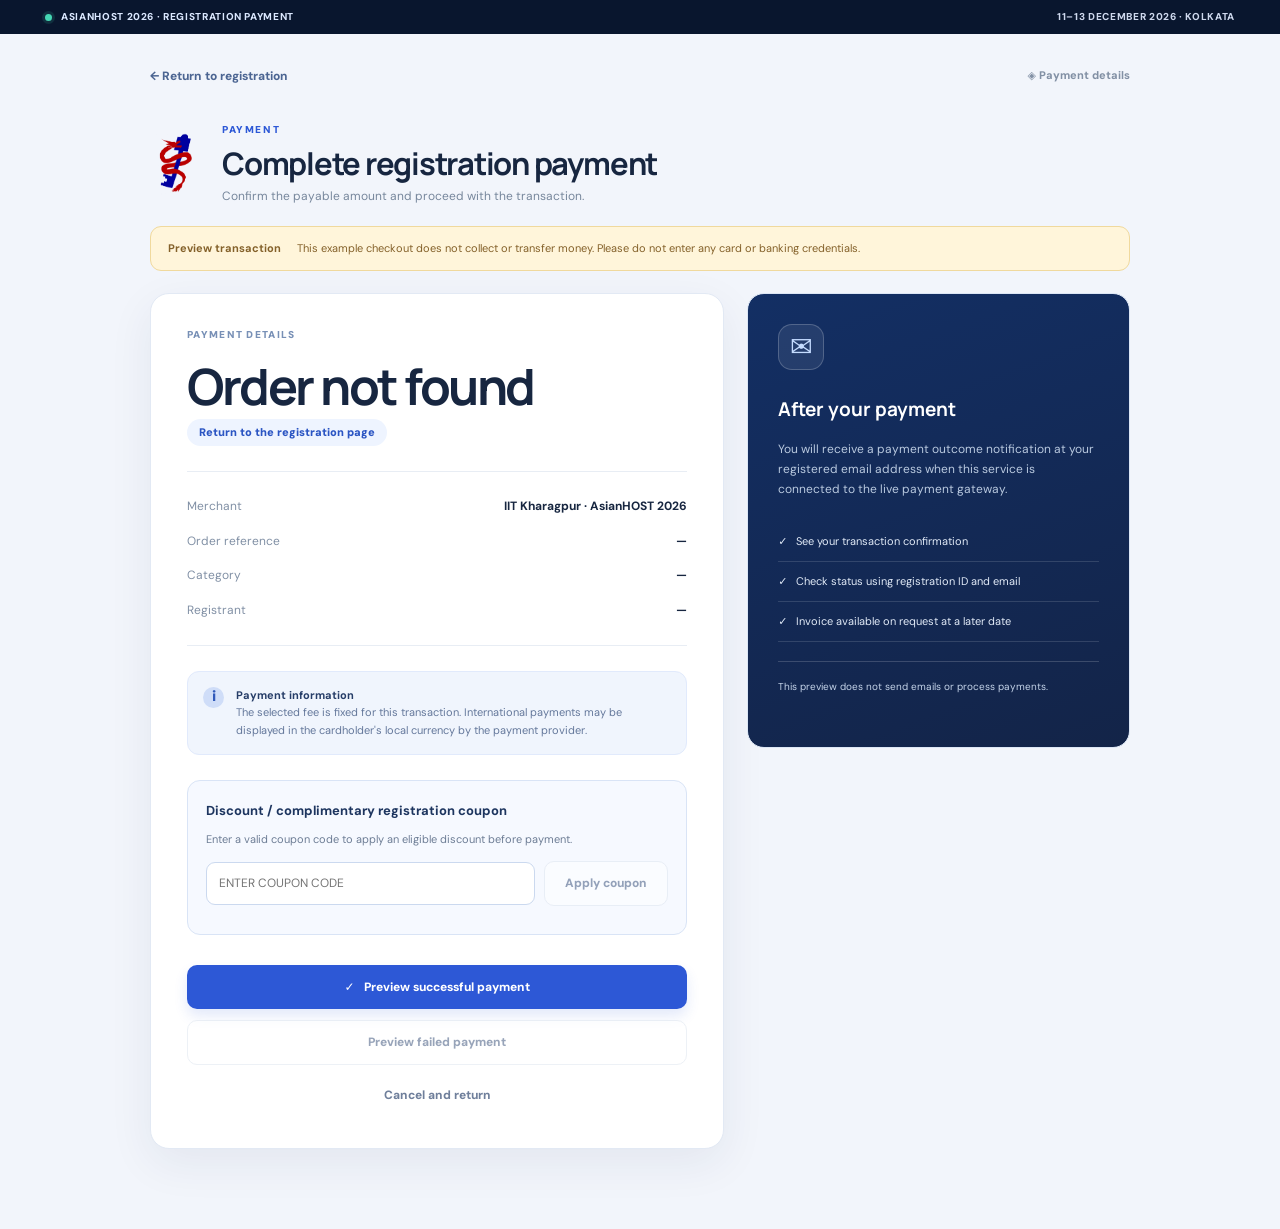
==== commit 3cf3a82b: "Add files via upload" ====
--- a/checkout.html
+++ b/checkout.html
@@ -1 +1 @@
-<!doctype html><html lang="en"><head><meta charset="utf-8"><meta name="viewport" content="width=device-width, initial-scale=1"><meta name="theme-color" content="#0d1f41"><title>Registration Payment | AsianHOST 2026</title><link rel="icon" type="image/png" href="assets/asianhost-logo.png"><link rel="stylesheet" href="styles.css"><script defer src="checkout.js"></script></head><body class="checkout-body"><div class="top-ribbon"><span class="top-ribbon__left"><span class="pulse"></span> ASIANHOST 2026 · REGISTRATION PAYMENT</span><span>11–13 DECEMBER 2026 · KOLKATA</span></div><div class="checkout-header"><a href="index.html" class="back-link">← Return to registration</a><span class="checkout-secure">◈ Payment details</span></div><main class="checkout-wrap"><div class="checkout-intro"><img src="assets/asianhost-logo.png" alt="AsianHOST logo"><div><div class="section-tag">PAYMENT</div><h1>Complete registration payment</h1><p>Confirm the payable amount and proceed with the transaction.</p></div></div><div class="demo-banner"><strong>Preview transaction</strong><span>This example checkout does not collect or transfer money. Please do not enter any card or banking credentials.</span></div><div class="checkout-grid"><div class="checkout-panel"><div class="panel-label">PAYMENT DETAILS</div><h2 id="checkout-amount">—</h2><div class="currency-tag" id="checkout-currency">—</div><div class="checkout-divider"></div><div class="checkout-row"><span>Merchant</span><strong>IIT Kharagpur · AsianHOST 2026</strong></div><div class="checkout-row"><span>Order reference</span><strong id="checkout-order">—</strong></div><div class="checkout-row"><span>Category</span><strong id="checkout-category">—</strong></div><div class="checkout-row"><span>Registrant</span><strong id="checkout-registrant">—</strong></div><div class="checkout-divider"></div><div class="bank-note"><span class="bank-note-icon">i</span><p><strong>Payment information</strong><br>The selected fee is fixed for this transaction. International payments may be displayed in the cardholder's local currency by the payment provider.</p></div><div class="checkout-actions"><button id="simulate-success" class="btn btn-primary btn-full">✓ &nbsp; Preview successful payment</button><button id="simulate-failure" class="btn btn-outline btn-full">Preview failed payment</button><button id="simulate-cancel" class="quiet-btn">Cancel and return</button></div></div><aside class="checkout-context"><div class="context-icon">✉</div><h3>After your payment</h3><p>You will receive a payment outcome notification at your registered email address when this service is connected to the live payment gateway.</p><div class="context-item">✓ &nbsp; See your transaction confirmation</div><div class="context-item">✓ &nbsp; Check status using registration ID and email</div><div class="context-item">✓ &nbsp; Invoice available on request at a later date</div><p class="checkout-preview-note">This preview does not send emails or process payments.</p></aside></div></main><div id="toast" class="toast" role="status" aria-live="polite"></div></body></html>
+<!doctype html><html lang="en"><head><meta charset="utf-8"><meta name="viewport" content="width=device-width, initial-scale=1"><meta name="theme-color" content="#0d1f41"><title>Registration Payment | AsianHOST 2026</title><link rel="icon" type="image/png" href="assets/asianhost-logo.png"><link rel="stylesheet" href="styles.css"><script defer src="checkout.js"></script></head><body class="checkout-body"><div class="top-ribbon"><span class="top-ribbon__left"><span class="pulse"></span> ASIANHOST 2026 · REGISTRATION PAYMENT</span><span>11–13 DECEMBER 2026 · KOLKATA</span></div><div class="checkout-header"><a href="index.html" class="back-link">← Return to registration</a><span class="checkout-secure">◈ Payment details</span></div><main class="checkout-wrap"><div class="checkout-intro"><img src="assets/asianhost-logo.png" alt="AsianHOST logo"><div><div class="section-tag">PAYMENT</div><h1>Complete registration payment</h1><p>Confirm the payable amount and proceed with the transaction.</p></div></div><div class="demo-banner"><strong>Preview transaction</strong><span>This example checkout does not collect or transfer money. Please do not enter any card or banking credentials.</span></div><div class="checkout-grid"><div class="checkout-panel"><div class="panel-label">PAYMENT DETAILS</div><h2 id="checkout-amount">—</h2><div class="currency-tag" id="checkout-currency">—</div><div class="checkout-divider"></div><div class="checkout-row"><span>Merchant</span><strong>IIT Kharagpur · AsianHOST 2026</strong></div><div class="checkout-row"><span>Order reference</span><strong id="checkout-order">—</strong></div><div class="checkout-row"><span>Category</span><strong id="checkout-category">—</strong></div><div class="checkout-row"><span>Registrant</span><strong id="checkout-registrant">—</strong></div><div class="checkout-divider"></div><div class="bank-note"><span class="bank-note-icon">i</span><p><strong>Payment information</strong><br>The selected fee is fixed for this transaction. International payments may be displayed in the cardholder's local currency by the payment provider.</p></div><div class="coupon-section" id="coupon-section"><label for="coupon-code"><strong>Discount / complimentary registration coupon</strong></label><p>Enter a valid coupon code to apply an eligible discount before payment.</p><div class="coupon-entry"><input id="coupon-code" type="text" autocomplete="off" spellcheck="false" placeholder="Enter coupon code" maxlength="50"><button type="button" class="btn btn-outline" id="apply-coupon">Apply coupon</button></div><div id="coupon-message" role="status" aria-live="polite"></div><div id="coupon-discount" class="coupon-discount hidden"></div></div><div class="checkout-actions"><button id="simulate-success" class="btn btn-primary btn-full">✓ &nbsp; Preview successful payment</button><button id="simulate-failure" class="btn btn-outline btn-full">Preview failed payment</button><button id="simulate-cancel" class="quiet-btn">Cancel and return</button></div></div><aside class="checkout-context"><div class="context-icon">✉</div><h3>After your payment</h3><p>You will receive a payment outcome notification at your registered email address when this service is connected to the live payment gateway.</p><div class="context-item">✓ &nbsp; See your transaction confirmation</div><div class="context-item">✓ &nbsp; Check status using registration ID and email</div><div class="context-item">✓ &nbsp; Invoice available on request at a later date</div><p class="checkout-preview-note">This preview does not send emails or process payments.</p></aside></div></main><div id="toast" class="toast" role="status" aria-live="polite"></div></body></html>
--- a/styles.css
+++ b/styles.css
@@ -69,3 +69,23 @@
 .checkout-preview-note{font-size:10px!important;color:#c5d4e9!important;border-top:1px solid rgba(255,255,255,.17);padding-top:17px;margin-top:19px}
 @media(max-width:820px){.conference-feature{display:flex;min-height:275px}.hero-grid{gap:10px}.feature-panel{margin:auto}.confirmation-card{padding:35px 30px}}
 @media(max-width:600px){.conference-feature{min-height:250px}.feature-panel{padding:22px}.feature-panel-title{font-size:26px}.feature-panel-title em{font-size:15px}.feature-panel p{font-size:10px}.confirmation-card{padding:28px 18px}.confirmation-card h2{font-size:25px}.confirmation-reference strong{font-size:16px}.status-meta-row{flex-direction:column;gap:2px}.status-meta-row strong{text-align:left;max-width:100%}}
+
+/* Early registration: calendar cutoff is enforced by app.js in India Standard Time. */
+.registration-deadline-note{margin:7px 0 17px;font-size:12px;line-height:1.65;color:#516c91;padding:10px 13px;border-radius:9px;background:#edf4ff;border:1px solid #d6e5fa}
+.registration-deadline-note.closed{background:#f5f7fb;border-color:#dee5ef;color:#5d6b81}
+#early-btn:disabled{opacity:.42;cursor:not-allowed;box-shadow:none;filter:grayscale(.15)}
+#early-btn:disabled:hover{transform:none}
+
+/* Other-paper and coupon checkout extensions */
+#other-paper-fields{margin-top:13px}
+#other-paper-fields input{width:100%}
+.coupon-section{margin-top:25px;padding:18px;border:1px solid #d9e4f6;border-radius:13px;background:#f6f9ff}
+.coupon-section label{font-size:13px;color:#1d355f}
+.coupon-section p{font-size:11px;color:#6d7d95;line-height:1.6;margin:8px 0 13px}
+.coupon-entry{display:flex;gap:9px;align-items:center}
+.coupon-entry input{min-width:0;flex:1;border:1px solid #cbd9ef;border-radius:9px;padding:11px 12px;font-size:12px;text-transform:uppercase}
+.coupon-entry .btn{flex:none;white-space:nowrap}
+#coupon-message{margin-top:10px;font-size:12px;font-weight:700}
+.coupon-error{color:#b74437}.coupon-success{color:#177451}
+.coupon-discount{margin-top:11px;border-top:1px solid #dce5f4;padding-top:11px;font-size:11px;color:#1b5e4c;font-weight:700;line-height:1.6}
+@media(max-width:600px){.coupon-entry{flex-direction:column;align-items:stretch}.coupon-entry .btn{width:100%}}
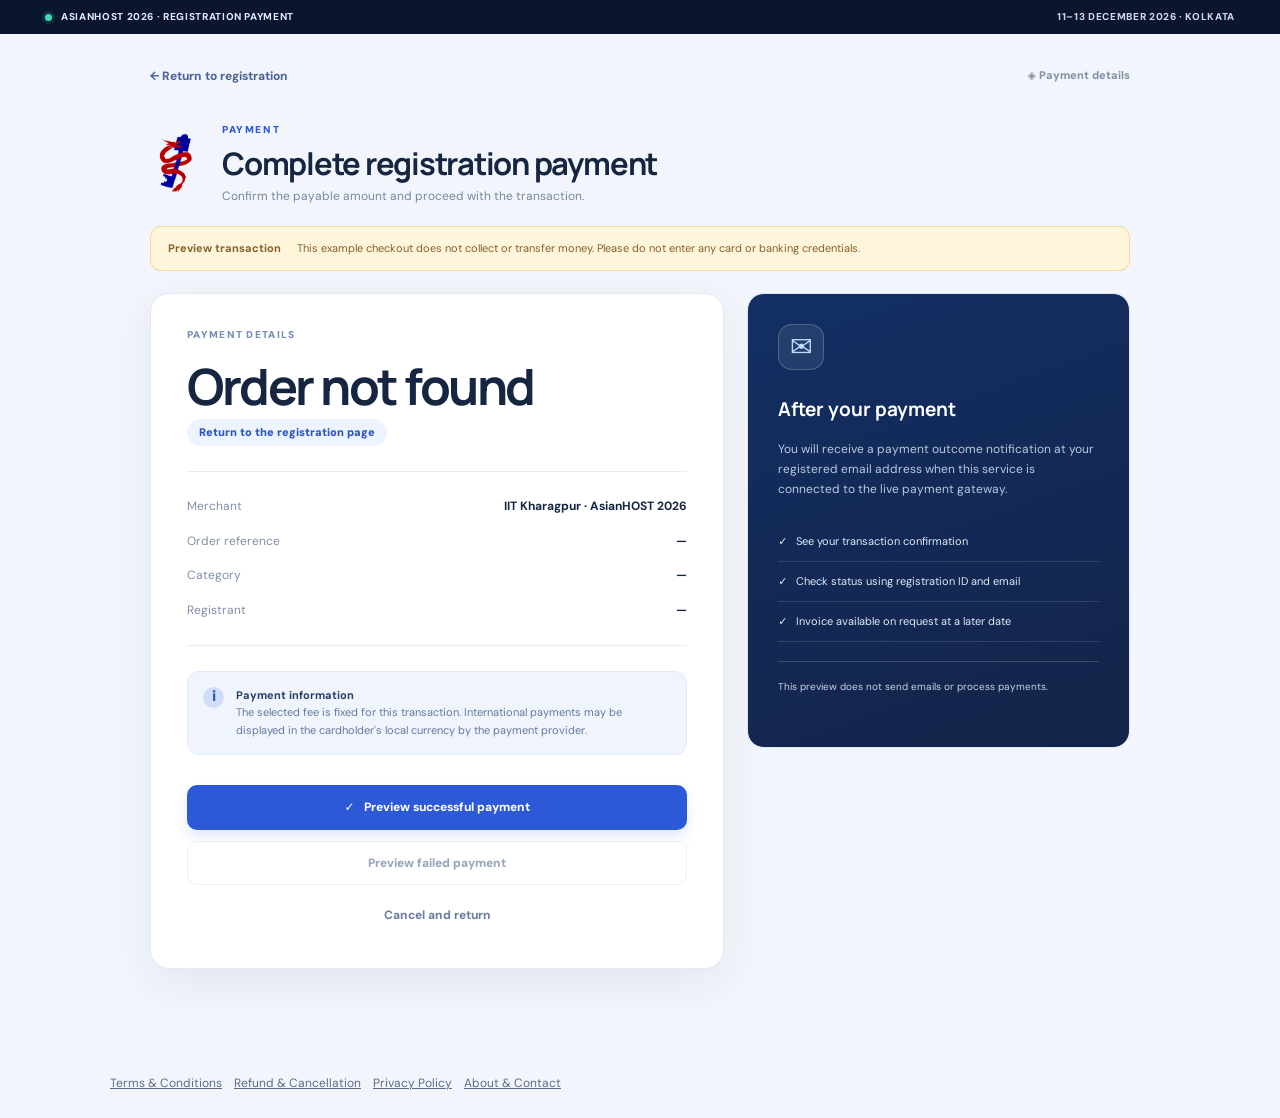
==== commit dd3d3d7c: "Add files via upload" ====
--- a/checkout.html
+++ b/checkout.html
@@ -1 +1 @@
-<!doctype html><html lang="en"><head><meta charset="utf-8"><meta name="viewport" content="width=device-width, initial-scale=1"><meta name="theme-color" content="#0d1f41"><title>Registration Payment | AsianHOST 2026</title><link rel="icon" type="image/png" href="assets/asianhost-logo.png"><link rel="stylesheet" href="styles.css"><script defer src="checkout.js"></script></head><body class="checkout-body"><div class="top-ribbon"><span class="top-ribbon__left"><span class="pulse"></span> ASIANHOST 2026 · REGISTRATION PAYMENT</span><span>11–13 DECEMBER 2026 · KOLKATA</span></div><div class="checkout-header"><a href="index.html" class="back-link">← Return to registration</a><span class="checkout-secure">◈ Payment details</span></div><main class="checkout-wrap"><div class="checkout-intro"><img src="assets/asianhost-logo.png" alt="AsianHOST logo"><div><div class="section-tag">PAYMENT</div><h1>Complete registration payment</h1><p>Confirm the payable amount and proceed with the transaction.</p></div></div><div class="demo-banner"><strong>Preview transaction</strong><span>This example checkout does not collect or transfer money. Please do not enter any card or banking credentials.</span></div><div class="checkout-grid"><div class="checkout-panel"><div class="panel-label">PAYMENT DETAILS</div><h2 id="checkout-amount">—</h2><div class="currency-tag" id="checkout-currency">—</div><div class="checkout-divider"></div><div class="checkout-row"><span>Merchant</span><strong>IIT Kharagpur · AsianHOST 2026</strong></div><div class="checkout-row"><span>Order reference</span><strong id="checkout-order">—</strong></div><div class="checkout-row"><span>Category</span><strong id="checkout-category">—</strong></div><div class="checkout-row"><span>Registrant</span><strong id="checkout-registrant">—</strong></div><div class="checkout-divider"></div><div class="bank-note"><span class="bank-note-icon">i</span><p><strong>Payment information</strong><br>The selected fee is fixed for this transaction. International payments may be displayed in the cardholder's local currency by the payment provider.</p></div><div class="coupon-section" id="coupon-section"><label for="coupon-code"><strong>Discount / complimentary registration coupon</strong></label><p>Enter a valid coupon code to apply an eligible discount before payment.</p><div class="coupon-entry"><input id="coupon-code" type="text" autocomplete="off" spellcheck="false" placeholder="Enter coupon code" maxlength="50"><button type="button" class="btn btn-outline" id="apply-coupon">Apply coupon</button></div><div id="coupon-message" role="status" aria-live="polite"></div><div id="coupon-discount" class="coupon-discount hidden"></div></div><div class="checkout-actions"><button id="simulate-success" class="btn btn-primary btn-full">✓ &nbsp; Preview successful payment</button><button id="simulate-failure" class="btn btn-outline btn-full">Preview failed payment</button><button id="simulate-cancel" class="quiet-btn">Cancel and return</button></div></div><aside class="checkout-context"><div class="context-icon">✉</div><h3>After your payment</h3><p>You will receive a payment outcome notification at your registered email address when this service is connected to the live payment gateway.</p><div class="context-item">✓ &nbsp; See your transaction confirmation</div><div class="context-item">✓ &nbsp; Check status using registration ID and email</div><div class="context-item">✓ &nbsp; Invoice available on request at a later date</div><p class="checkout-preview-note">This preview does not send emails or process payments.</p></aside></div></main><div id="toast" class="toast" role="status" aria-live="polite"></div></body></html>
+<!doctype html><html lang="en"><head><meta charset="utf-8"><meta name="viewport" content="width=device-width, initial-scale=1"><meta name="theme-color" content="#0d1f41"><title>Registration Payment | AsianHOST 2026</title><link rel="icon" type="image/png" href="assets/asianhost-logo.png"><link rel="stylesheet" href="styles.css"><script defer src="checkout.js"></script></head><body class="checkout-body"><div class="top-ribbon"><span class="top-ribbon__left"><span class="pulse"></span> ASIANHOST 2026 · REGISTRATION PAYMENT</span><span>11–13 DECEMBER 2026 · KOLKATA</span></div><div class="checkout-header"><a href="index.html" class="back-link">← Return to registration</a><span class="checkout-secure">◈ Payment details</span></div><main class="checkout-wrap"><div class="checkout-intro"><img src="assets/asianhost-logo.png" alt="AsianHOST logo"><div><div class="section-tag">PAYMENT</div><h1>Complete registration payment</h1><p>Confirm the payable amount and proceed with the transaction.</p></div></div><div class="demo-banner"><strong>Preview transaction</strong><span>This example checkout does not collect or transfer money. Please do not enter any card or banking credentials.</span></div><div class="checkout-grid"><div class="checkout-panel"><div class="panel-label">PAYMENT DETAILS</div><h2 id="checkout-amount">—</h2><div class="currency-tag" id="checkout-currency">—</div><div class="checkout-divider"></div><div class="checkout-row"><span>Merchant</span><strong>IIT Kharagpur · AsianHOST 2026</strong></div><div class="checkout-row"><span>Order reference</span><strong id="checkout-order">—</strong></div><div class="checkout-row"><span>Category</span><strong id="checkout-category">—</strong></div><div class="checkout-row"><span>Registrant</span><strong id="checkout-registrant">—</strong></div><div class="checkout-divider"></div><div class="bank-note"><span class="bank-note-icon">i</span><p><strong>Payment information</strong><br>The selected fee is fixed for this transaction. International payments may be displayed in the cardholder's local currency by the payment provider.</p></div><div class="checkout-actions"><button id="simulate-success" class="btn btn-primary btn-full">✓ &nbsp; Preview successful payment</button><button id="simulate-failure" class="btn btn-outline btn-full">Preview failed payment</button><button id="simulate-cancel" class="quiet-btn">Cancel and return</button></div></div><aside class="checkout-context"><div class="context-icon">✉</div><h3>After your payment</h3><p>You will receive a payment outcome notification at your registered email address when this service is connected to the live payment gateway.</p><div class="context-item">✓ &nbsp; See your transaction confirmation</div><div class="context-item">✓ &nbsp; Check status using registration ID and email</div><div class="context-item">✓ &nbsp; Invoice available on request at a later date</div><p class="checkout-preview-note">This preview does not send emails or process payments.</p></aside></div></main><div id="toast" class="toast" role="status" aria-live="polite"></div><div class="checkout-policy-links" style="max-width:1100px;margin:25px auto;padding:0 20px;color:#5c6c85;text-align:center"><div class="policy-links" style="display:flex;flex-wrap:wrap;gap:12px;margin-top:8px;font-size:12px"><a style="color:inherit;text-decoration:underline" href="terms.html">Terms & Conditions</a><a style="color:inherit;text-decoration:underline" href="refund.html">Refund & Cancellation</a><a style="color:inherit;text-decoration:underline" href="privacy.html">Privacy Policy</a><a style="color:inherit;text-decoration:underline" href="about-contact.html">About & Contact</a></div></div></body></html>
--- a/styles.css
+++ b/styles.css
@@ -75,17 +75,3 @@
 .registration-deadline-note.closed{background:#f5f7fb;border-color:#dee5ef;color:#5d6b81}
 #early-btn:disabled{opacity:.42;cursor:not-allowed;box-shadow:none;filter:grayscale(.15)}
 #early-btn:disabled:hover{transform:none}
-
-/* Other-paper and coupon checkout extensions */
-#other-paper-fields{margin-top:13px}
-#other-paper-fields input{width:100%}
-.coupon-section{margin-top:25px;padding:18px;border:1px solid #d9e4f6;border-radius:13px;background:#f6f9ff}
-.coupon-section label{font-size:13px;color:#1d355f}
-.coupon-section p{font-size:11px;color:#6d7d95;line-height:1.6;margin:8px 0 13px}
-.coupon-entry{display:flex;gap:9px;align-items:center}
-.coupon-entry input{min-width:0;flex:1;border:1px solid #cbd9ef;border-radius:9px;padding:11px 12px;font-size:12px;text-transform:uppercase}
-.coupon-entry .btn{flex:none;white-space:nowrap}
-#coupon-message{margin-top:10px;font-size:12px;font-weight:700}
-.coupon-error{color:#b74437}.coupon-success{color:#177451}
-.coupon-discount{margin-top:11px;border-top:1px solid #dce5f4;padding-top:11px;font-size:11px;color:#1b5e4c;font-weight:700;line-height:1.6}
-@media(max-width:600px){.coupon-entry{flex-direction:column;align-items:stretch}.coupon-entry .btn{width:100%}}
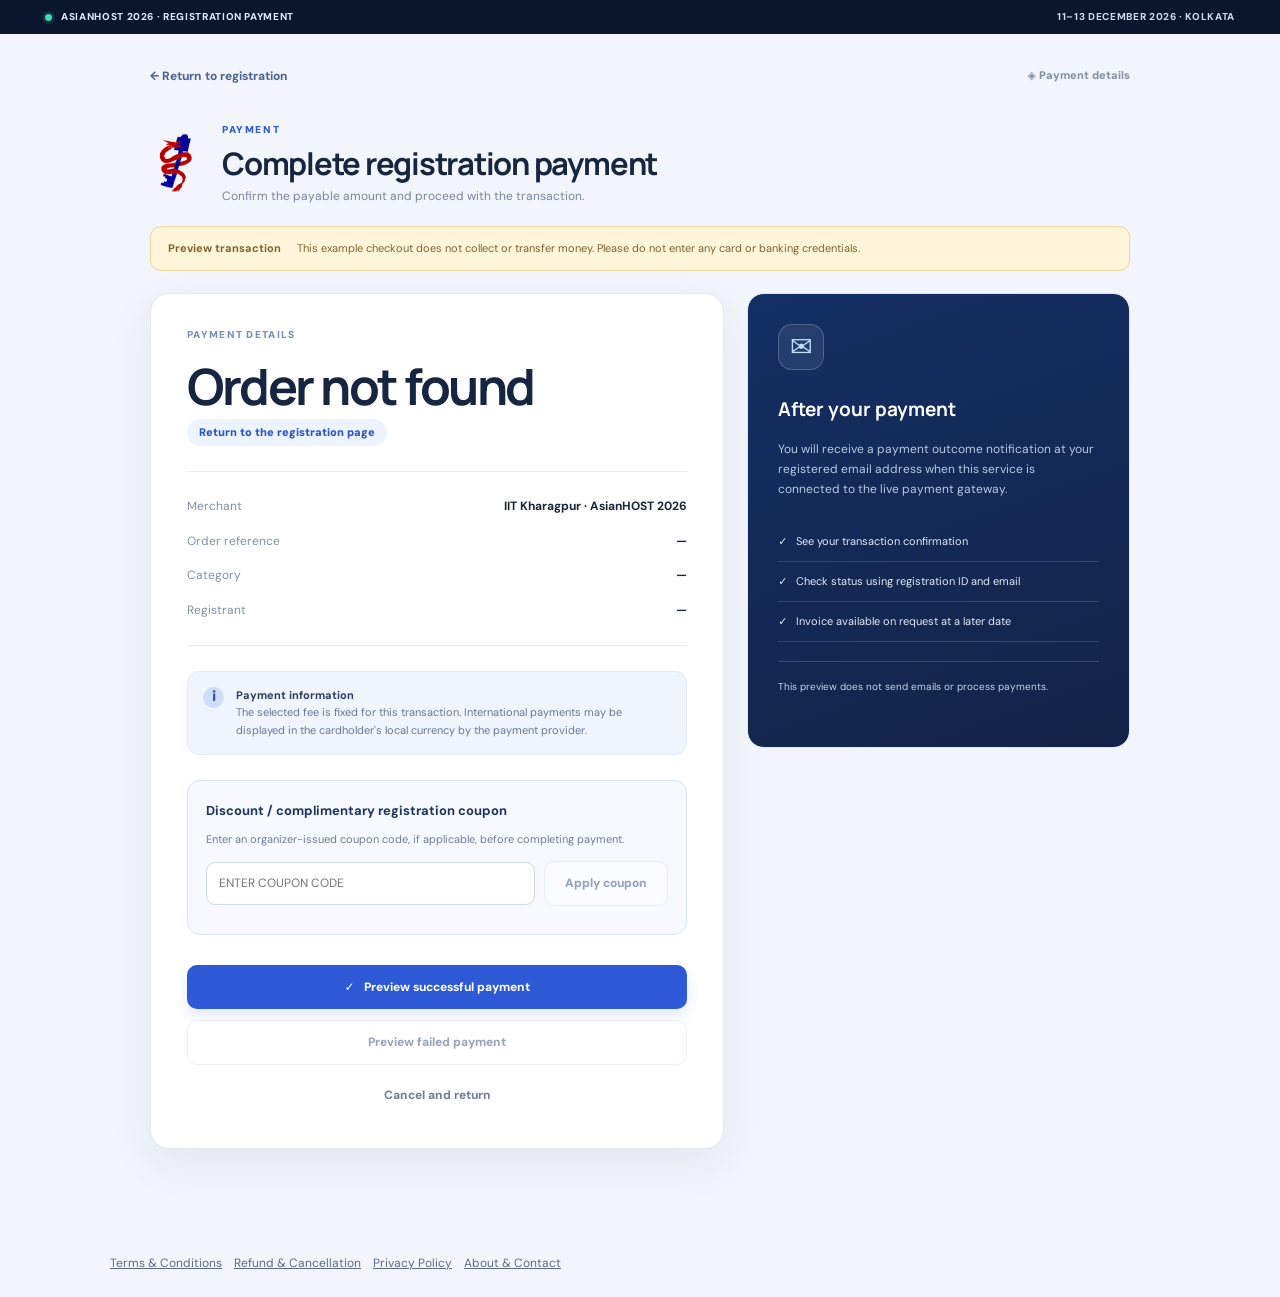
==== commit 37b918f4: "Add files via upload" ====
--- a/checkout.html
+++ b/checkout.html
@@ -1 +1,7 @@
-<!doctype html><html lang="en"><head><meta charset="utf-8"><meta name="viewport" content="width=device-width, initial-scale=1"><meta name="theme-color" content="#0d1f41"><title>Registration Payment | AsianHOST 2026</title><link rel="icon" type="image/png" href="assets/asianhost-logo.png"><link rel="stylesheet" href="styles.css"><script defer src="checkout.js"></script></head><body class="checkout-body"><div class="top-ribbon"><span class="top-ribbon__left"><span class="pulse"></span> ASIANHOST 2026 · REGISTRATION PAYMENT</span><span>11–13 DECEMBER 2026 · KOLKATA</span></div><div class="checkout-header"><a href="index.html" class="back-link">← Return to registration</a><span class="checkout-secure">◈ Payment details</span></div><main class="checkout-wrap"><div class="checkout-intro"><img src="assets/asianhost-logo.png" alt="AsianHOST logo"><div><div class="section-tag">PAYMENT</div><h1>Complete registration payment</h1><p>Confirm the payable amount and proceed with the transaction.</p></div></div><div class="demo-banner"><strong>Preview transaction</strong><span>This example checkout does not collect or transfer money. Please do not enter any card or banking credentials.</span></div><div class="checkout-grid"><div class="checkout-panel"><div class="panel-label">PAYMENT DETAILS</div><h2 id="checkout-amount">—</h2><div class="currency-tag" id="checkout-currency">—</div><div class="checkout-divider"></div><div class="checkout-row"><span>Merchant</span><strong>IIT Kharagpur · AsianHOST 2026</strong></div><div class="checkout-row"><span>Order reference</span><strong id="checkout-order">—</strong></div><div class="checkout-row"><span>Category</span><strong id="checkout-category">—</strong></div><div class="checkout-row"><span>Registrant</span><strong id="checkout-registrant">—</strong></div><div class="checkout-divider"></div><div class="bank-note"><span class="bank-note-icon">i</span><p><strong>Payment information</strong><br>The selected fee is fixed for this transaction. International payments may be displayed in the cardholder's local currency by the payment provider.</p></div><div class="checkout-actions"><button id="simulate-success" class="btn btn-primary btn-full">✓ &nbsp; Preview successful payment</button><button id="simulate-failure" class="btn btn-outline btn-full">Preview failed payment</button><button id="simulate-cancel" class="quiet-btn">Cancel and return</button></div></div><aside class="checkout-context"><div class="context-icon">✉</div><h3>After your payment</h3><p>You will receive a payment outcome notification at your registered email address when this service is connected to the live payment gateway.</p><div class="context-item">✓ &nbsp; See your transaction confirmation</div><div class="context-item">✓ &nbsp; Check status using registration ID and email</div><div class="context-item">✓ &nbsp; Invoice available on request at a later date</div><p class="checkout-preview-note">This preview does not send emails or process payments.</p></aside></div></main><div id="toast" class="toast" role="status" aria-live="polite"></div><div class="checkout-policy-links" style="max-width:1100px;margin:25px auto;padding:0 20px;color:#5c6c85;text-align:center"><div class="policy-links" style="display:flex;flex-wrap:wrap;gap:12px;margin-top:8px;font-size:12px"><a style="color:inherit;text-decoration:underline" href="terms.html">Terms & Conditions</a><a style="color:inherit;text-decoration:underline" href="refund.html">Refund & Cancellation</a><a style="color:inherit;text-decoration:underline" href="privacy.html">Privacy Policy</a><a style="color:inherit;text-decoration:underline" href="about-contact.html">About & Contact</a></div></div></body></html>
+<!doctype html><html lang="en"><head><meta charset="utf-8"><meta name="viewport" content="width=device-width, initial-scale=1"><meta name="theme-color" content="#0d1f41"><title>Registration Payment | AsianHOST 2026</title><link rel="icon" type="image/png" href="assets/asianhost-logo.png"><link rel="stylesheet" href="styles.css"><script defer src="checkout.js"></script></head><body class="checkout-body"><div class="top-ribbon"><span class="top-ribbon__left"><span class="pulse"></span> ASIANHOST 2026 · REGISTRATION PAYMENT</span><span>11–13 DECEMBER 2026 · KOLKATA</span></div><div class="checkout-header"><a href="index.html" class="back-link">← Return to registration</a><span class="checkout-secure">◈ Payment details</span></div><main class="checkout-wrap"><div class="checkout-intro"><img src="assets/asianhost-logo.png" alt="AsianHOST logo"><div><div class="section-tag">PAYMENT</div><h1>Complete registration payment</h1><p>Confirm the payable amount and proceed with the transaction.</p></div></div><div class="demo-banner"><strong>Preview transaction</strong><span>This example checkout does not collect or transfer money. Please do not enter any card or banking credentials.</span></div><div class="checkout-grid"><div class="checkout-panel"><div class="panel-label">PAYMENT DETAILS</div><h2 id="checkout-amount">—</h2><div class="currency-tag" id="checkout-currency">—</div><div class="checkout-divider"></div><div class="checkout-row"><span>Merchant</span><strong>IIT Kharagpur · AsianHOST 2026</strong></div><div class="checkout-row"><span>Order reference</span><strong id="checkout-order">—</strong></div><div class="checkout-row"><span>Category</span><strong id="checkout-category">—</strong></div><div class="checkout-row"><span>Registrant</span><strong id="checkout-registrant">—</strong></div><div class="checkout-divider"></div><div class="bank-note"><span class="bank-note-icon">i</span><p><strong>Payment information</strong><br>The selected fee is fixed for this transaction. International payments may be displayed in the cardholder's local currency by the payment provider.</p></div><div class="coupon-section" id="coupon-section">
+  <label for="coupon-code"><strong>Discount / complimentary registration coupon</strong></label>
+  <p>Enter an organizer-issued coupon code, if applicable, before completing payment.</p>
+  <div class="coupon-entry"><input id="coupon-code" type="text" autocomplete="off" spellcheck="false" placeholder="Enter coupon code" maxlength="50"><button type="button" class="btn btn-outline" id="apply-coupon">Apply coupon</button></div>
+  <div id="coupon-message" role="status" aria-live="polite"></div>
+  <div id="coupon-discount" class="coupon-discount hidden"></div>
+</div><div class="checkout-actions"><button id="simulate-success" class="btn btn-primary btn-full">✓ &nbsp; Preview successful payment</button><button id="simulate-failure" class="btn btn-outline btn-full">Preview failed payment</button><button id="simulate-cancel" class="quiet-btn">Cancel and return</button></div></div><aside class="checkout-context"><div class="context-icon">✉</div><h3>After your payment</h3><p>You will receive a payment outcome notification at your registered email address when this service is connected to the live payment gateway.</p><div class="context-item">✓ &nbsp; See your transaction confirmation</div><div class="context-item">✓ &nbsp; Check status using registration ID and email</div><div class="context-item">✓ &nbsp; Invoice available on request at a later date</div><p class="checkout-preview-note">This preview does not send emails or process payments.</p></aside></div></main><div id="toast" class="toast" role="status" aria-live="polite"></div><div class="checkout-policy-links" style="max-width:1100px;margin:25px auto;padding:0 20px;color:#5c6c85;text-align:center"><div class="policy-links" style="display:flex;flex-wrap:wrap;gap:12px;margin-top:8px;font-size:12px"><a style="color:inherit;text-decoration:underline" href="terms.html">Terms & Conditions</a><a style="color:inherit;text-decoration:underline" href="refund.html">Refund & Cancellation</a><a style="color:inherit;text-decoration:underline" href="privacy.html">Privacy Policy</a><a style="color:inherit;text-decoration:underline" href="about-contact.html">About & Contact</a></div></div></body></html>
--- a/styles.css
+++ b/styles.css
@@ -75,3 +75,17 @@
 .registration-deadline-note.closed{background:#f5f7fb;border-color:#dee5ef;color:#5d6b81}
 #early-btn:disabled{opacity:.42;cursor:not-allowed;box-shadow:none;filter:grayscale(.15)}
 #early-btn:disabled:hover{transform:none}
+
+/* Restored coupon and manual accepted-paper features */
+.coupon-section{margin-top:25px;padding:18px;border:1px solid #d9e4f6;border-radius:13px;background:#f6f9ff}
+.coupon-section label{font-size:13px;color:#1d355f}
+.coupon-section p{font-size:11px;color:#6d7d95;line-height:1.6;margin:8px 0 13px}
+.coupon-entry{display:flex;gap:9px;align-items:center}
+.coupon-entry input{min-width:0;flex:1;border:1px solid #cbd9ef;border-radius:9px;padding:11px 12px;font-size:12px;text-transform:uppercase}
+.coupon-entry .btn{flex:none;white-space:nowrap}
+#coupon-message{margin-top:10px;font-size:12px;font-weight:700}
+.coupon-error{color:#b74437}.coupon-success{color:#177451}
+.coupon-discount{margin-top:11px;border-top:1px solid #dce5f4;padding-top:11px;font-size:11px;color:#1b5e4c;font-weight:700;line-height:1.6}
+#other-paper-fields{margin:12px 0 15px;padding:16px;background:#f8faff;border:1px solid #dce5f4;border-radius:12px}
+#other-paper-fields input{width:100%}
+@media(max-width:600px){.coupon-entry{flex-direction:column;align-items:stretch}.coupon-entry .btn{width:100%}}
